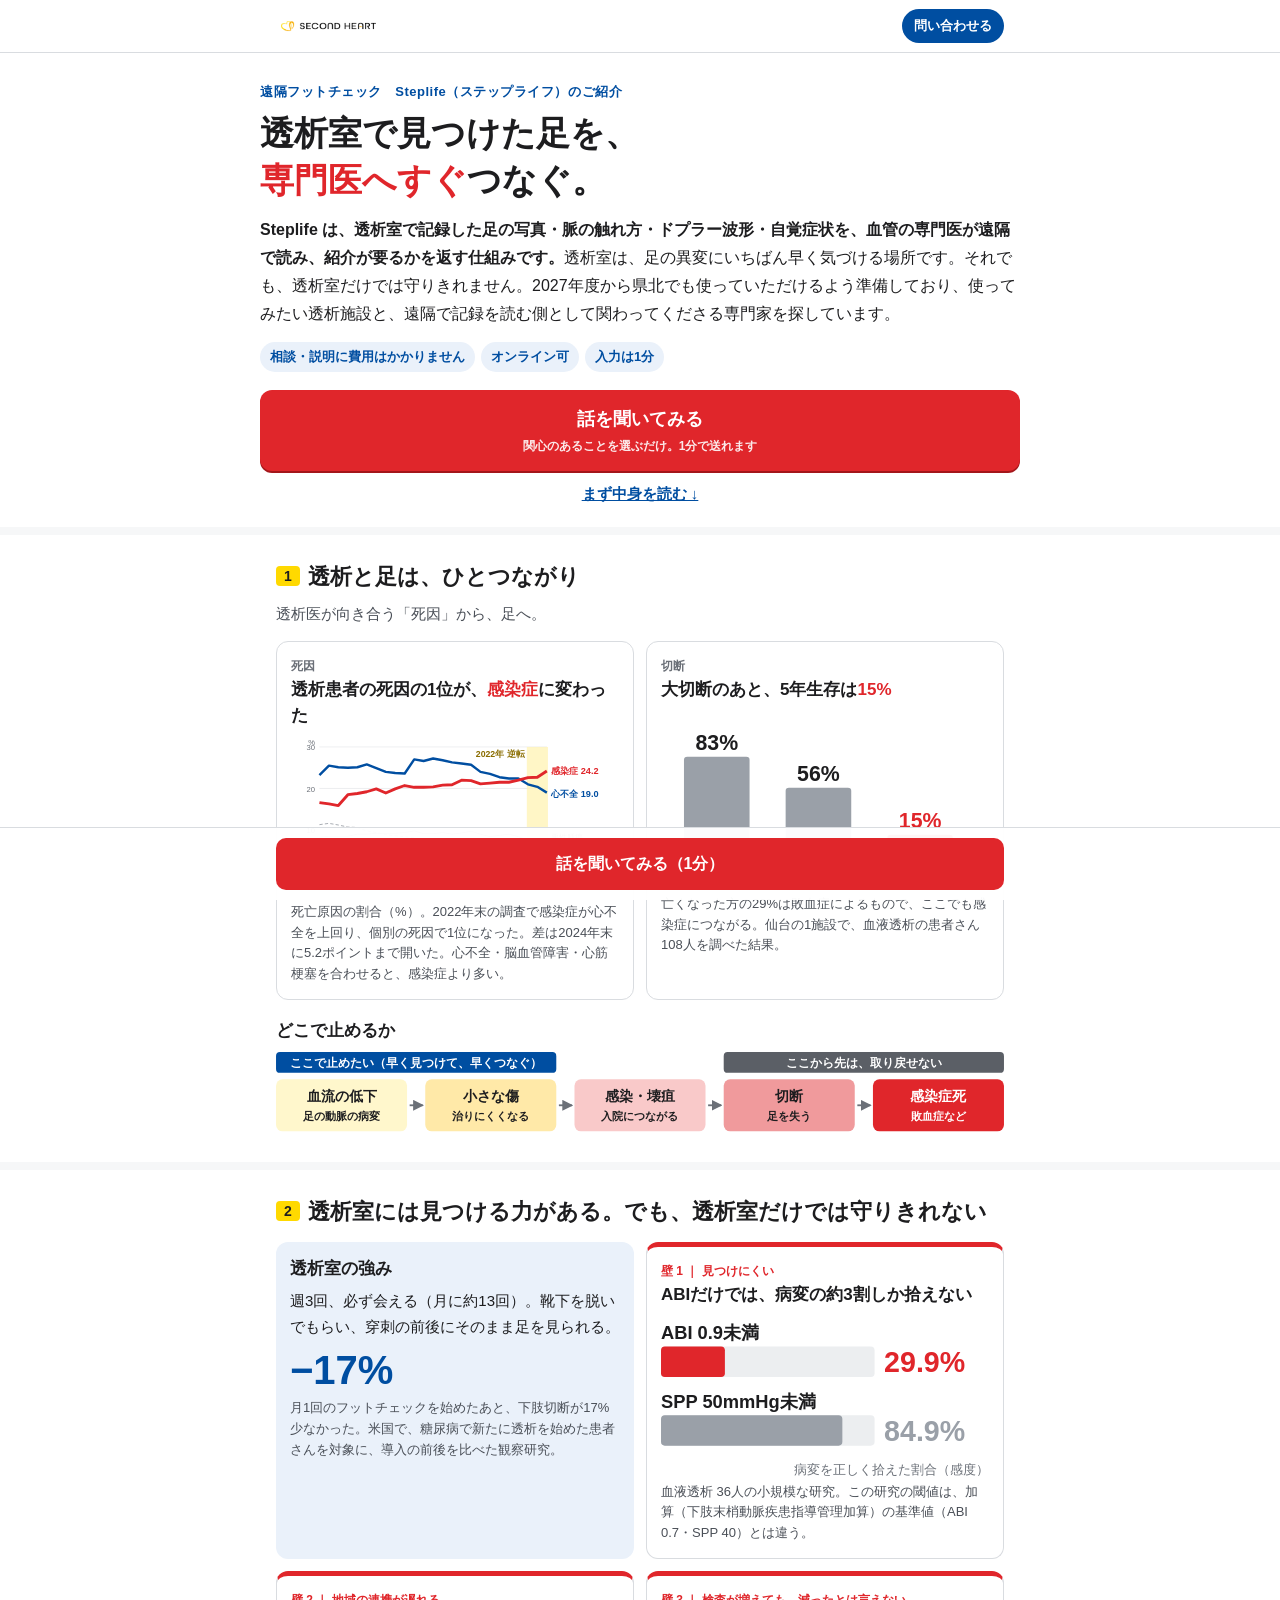
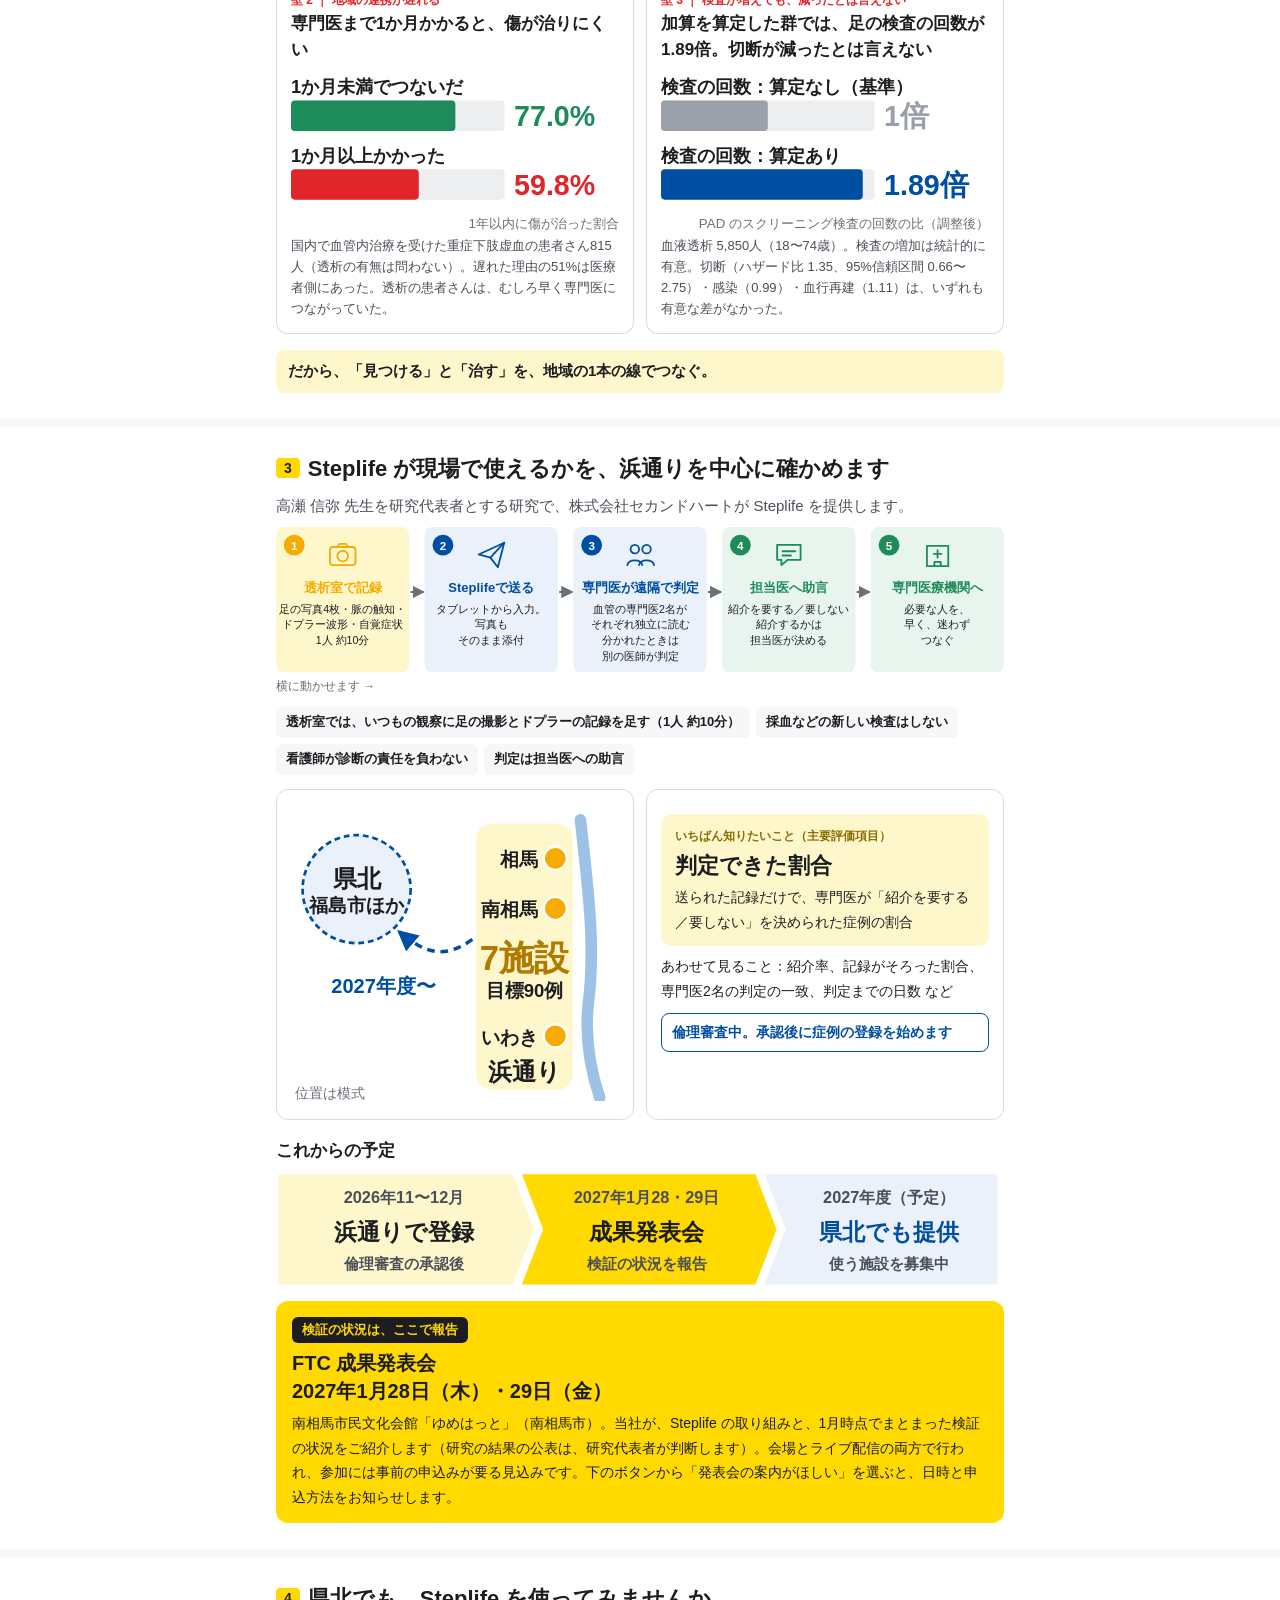
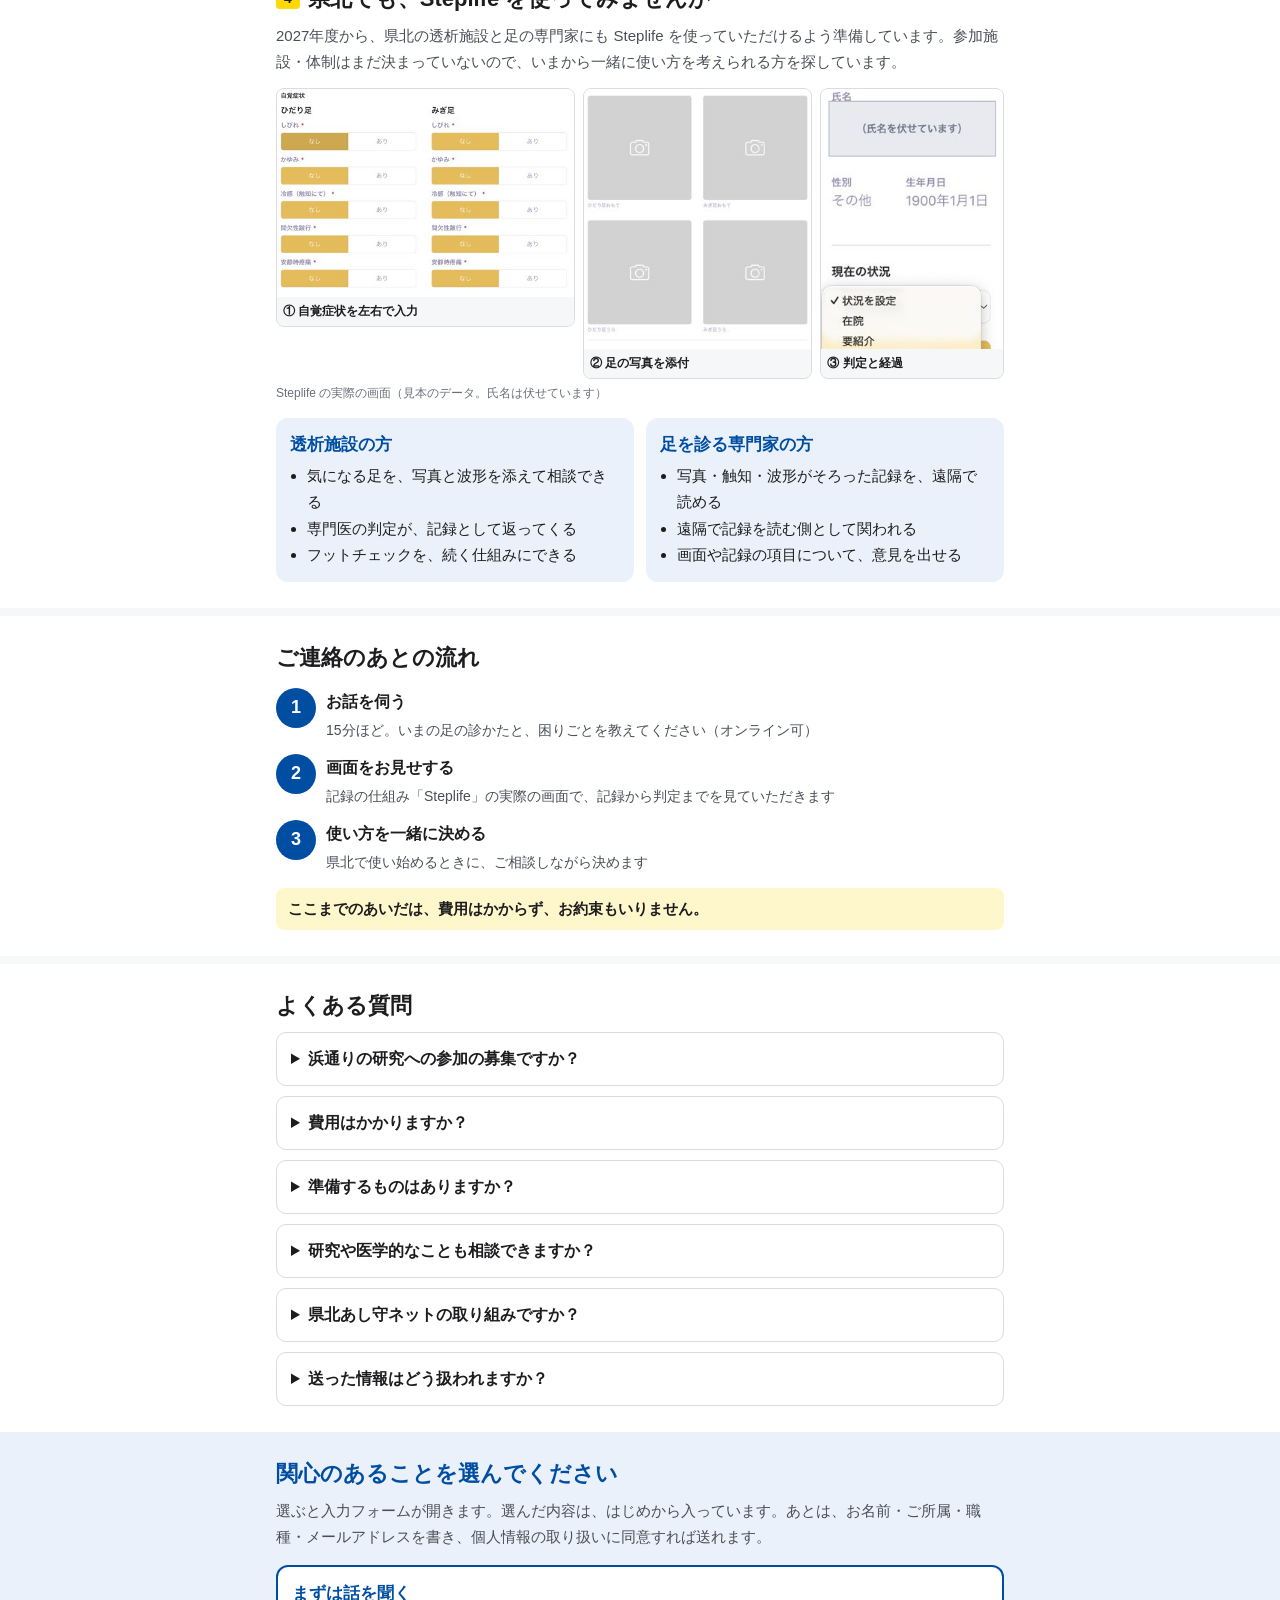
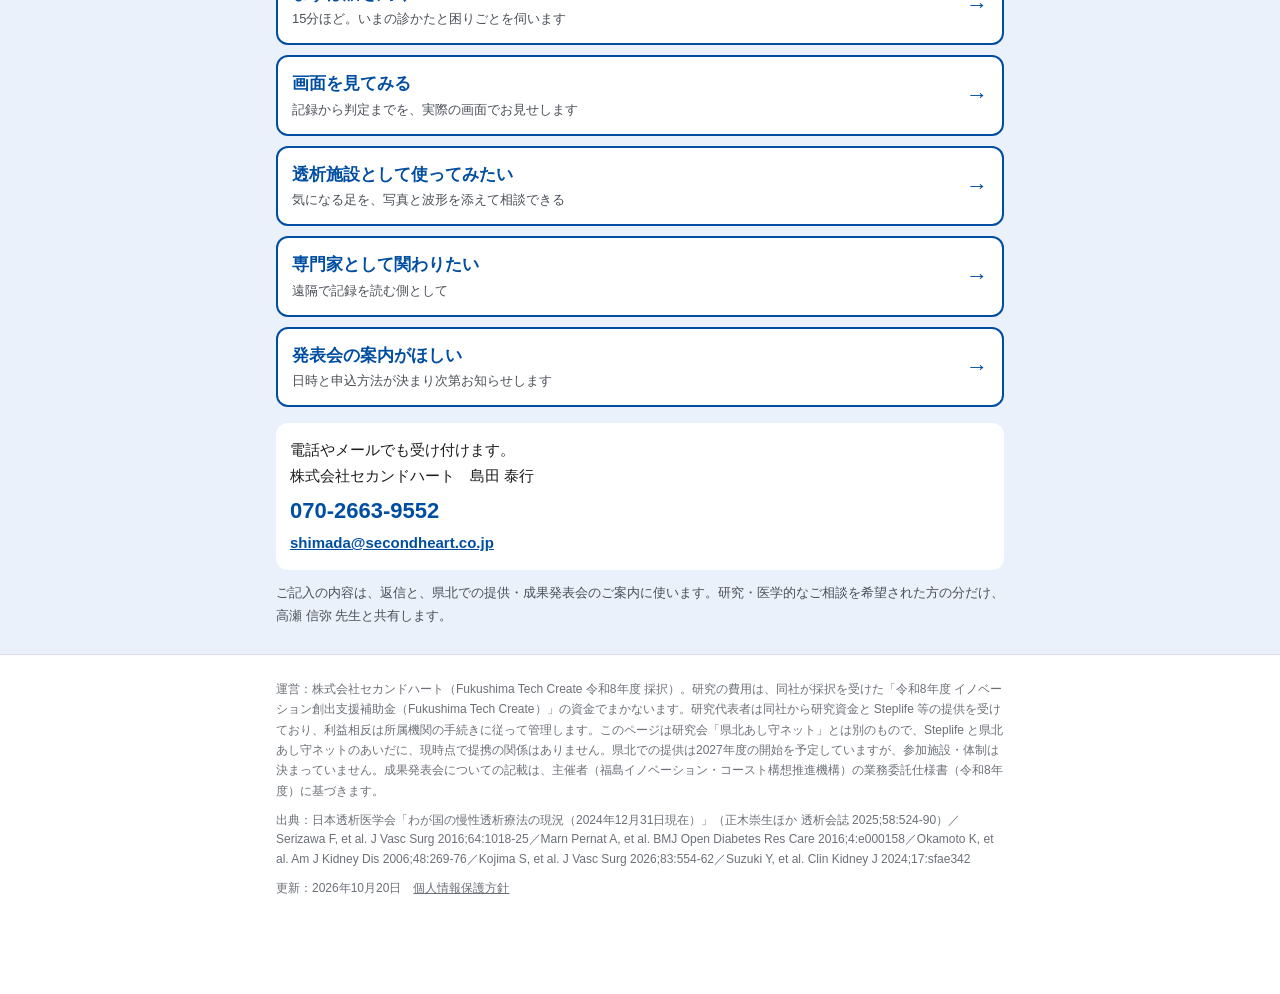
==== ftc/index.html @ 61fd4dd8 "steplife.cloud（Steplife のご紹介と問い合わせの LP） Co-Authored-By: Claude Opus 5.5 <noreply@anthropic.com>" ====
<!doctype html>
<html lang="ja">
<head>
<meta charset="utf-8">
<meta name="viewport" content="width=device-width, initial-scale=1">
<meta name="robots" content="noindex, nofollow">
<meta name="referrer" content="strict-origin-when-cross-origin">
<link rel="icon" href="/favicon.ico" sizes="any"><link rel="icon" type="image/png" sizes="32x32" href="/favicon-32.png"><link rel="apple-touch-icon" href="/apple-touch-icon.png">
<title>透析室で見つけた足を、専門医へ｜Steplife（ステップライフ）</title>
<meta name="description" content="透析室で記録した足の情報を、血管の専門医が遠隔で読む。遠隔フットチェック Steplife のご紹介とお問い合わせ。">
<style>
:root { --ink:#1d1d1f; --sub:#4a4f57; --mute:#6b7078; --line:#d9dce0; --blue:#004EA1; --red:#E0262B; --yel:#FFD900; --org:#F7AB00; --grn:#1E8C5A; --bg:#ffffff; --soft:#F6F7F8; --blue-s:#EAF1FA; --yel-s:#FFF7CC; }
* { box-sizing: border-box; margin: 0; padding: 0; }
html { scroll-behavior: smooth; }
body { font-family: "Hiragino Sans", "Hiragino Kaku Gothic ProN", "Noto Sans JP", "Yu Gothic", sans-serif; color: var(--ink); background: var(--bg); line-height: 1.75; font-size: 16px; -webkit-text-size-adjust: 100%; }
.wrap { max-width: 760px; margin: 0 auto; padding: 0 16px; }
header { border-bottom: 1px solid var(--line); background: #fff; position: sticky; top: 0; z-index: 10; }
header .wrap { display: flex; justify-content: space-between; align-items: center; height: 52px; }
header img { height: 20px; }
header a.hcta { font-size: 13px; font-weight: 800; color: #fff; background: var(--blue); padding: 6px 12px; border-radius: 999px; text-decoration: none; }
.thanks { display: none; background: var(--yel-s); font-size: 13px; font-weight: 700; padding: 8px 0; text-align: center; }
.thanks.on { display: block; }
.hero { padding: 28px 0 20px; }
.hero .kicker { font-size: 13px; font-weight: 800; color: var(--blue); letter-spacing: .04em; }
.hero h1 { font-size: 28px; line-height: 1.38; font-weight: 800; margin-top: 6px; }
.hero h1 em { font-style: normal; color: var(--red); }
.hero p { margin-top: 12px; font-size: 16px; }
.chips { display: flex; flex-wrap: wrap; gap: 6px; margin-top: 14px; }
.chips span { font-size: 13px; font-weight: 700; background: var(--blue-s); color: var(--blue); padding: 4px 10px; border-radius: 999px; }
.cta { display: block; text-align: center; background: var(--red); color: #fff; font-weight: 800; font-size: 18px; padding: 14px 16px; border-radius: 12px; text-decoration: none; margin-top: 18px; box-shadow: 0 2px 0 #a3161a; }
.cta small { display: block; font-size: 12px; font-weight: 600; opacity: .9; }
.ghost { display: block; text-align: center; color: var(--blue); font-weight: 700; margin-top: 10px; font-size: 15px; }
section { padding: 26px 0; border-top: 8px solid var(--soft); }
h2 { font-size: 22px; line-height: 1.45; font-weight: 800; }
h2 .no { display: inline-block; background: var(--yel); font-size: 14px; padding: 0 8px; border-radius: 4px; margin-right: 8px; vertical-align: 3px; }
h3 { font-size: 17px; font-weight: 800; line-height: 1.5; }
.lead { margin-top: 8px; color: var(--sub); font-size: 15px; }
.cards { display: grid; grid-template-columns: 1fr; gap: 12px; margin-top: 14px; }
@media (min-width: 640px) { .cards.c2 { grid-template-columns: 1fr 1fr; } .cards.c3 { grid-template-columns: 1fr 1fr 1fr; } .hero h1 { font-size: 34px; } }
.card { border: 1px solid var(--line); border-radius: 12px; padding: 14px; }
.card .tag { font-size: 12px; font-weight: 800; color: var(--mute); }
.card h3 em { font-style: normal; color: var(--red); }
.card .cap { font-size: 13px; color: var(--sub); margin-top: 6px; line-height: 1.6; }
.wall { border-top: 5px solid var(--red); }
.wall .wn { font-size: 12px; font-weight: 800; color: var(--red); }
.strong { background: var(--blue-s); border: none; }
.strong .big { font-size: 40px; font-weight: 800; color: var(--blue); line-height: 1.1; }
svg.chart, svg.flow { width: 100%; height: auto; display: block; margin: 8px 0 4px; }
.scroll-x { overflow-x: auto; -webkit-overflow-scrolling: touch; }
.scroll-x svg.flow { min-width: 620px; }
.hint-x { font-size: 12px; color: var(--mute); }
svg .ax { font-size: 7px; fill: #6b7078; } svg .ann { font-size: 8px; fill: #8a6d00; font-weight: 700; } svg .lab { font-size: 8.4px; font-weight: 800; }
svg .bl { font-size: 8.6px; fill: #1d1d1f; font-weight: 600; } svg .bs { font-size: 9.6px; fill: #1d1d1f; font-weight: 700; } svg .bv { font-size: 15px; font-weight: 800; }
svg .bn { font-size: 15px; font-weight: 800; } svg .bn2 { font-size: 13px; font-weight: 800; }
svg .ch { font-size: 10.6px; font-weight: 800; } svg .chs { font-size: 8.4px; font-weight: 600; } svg .chw { font-size: 9px; font-weight: 800; fill: #fff; }
svg .nw { font-size: 9px; font-weight: 800; fill: #fff; } svg .fs { font-size: 10px; font-weight: 800; } svg .fd { font-size: 8.1px; fill: #1d1d1f; font-weight: 500; }
svg .mlab { font-size: 12.5px; font-weight: 800; fill: #1d1d1f; } svg .mpt { font-size: 9.6px; fill: #1d1d1f; font-weight: 700; } svg .mbig { font-size: 18px; font-weight: 800; fill: #b07a00; } svg .mq { font-size: 10.4px; font-weight: 800; }
svg .td { font-size: 7.4px; font-weight: 700; fill: #4a4f57; } svg .tt { font-size: 10.4px; font-weight: 800; } svg .ts { font-size: 6.8px; fill: #4a4f57; font-weight: 600; }
svg .hs { font-size: 12px; font-weight: 800; fill: #1d1d1f; } svg .hw2 { font-size: 9.6px; font-weight: 700; fill: #fff; } svg .hwb { font-size: 19px; font-weight: 800; fill: #FFD900; }
svg.ic { width: 28px; height: 28px; }
ul.notes { list-style: none; display: flex; flex-wrap: wrap; gap: 6px; margin-top: 10px; }
ul.notes li { font-size: 13px; font-weight: 700; background: var(--soft); padding: 4px 10px; border-radius: 6px; }
.kpi { background: var(--yel-s); border-radius: 10px; padding: 12px 14px; margin-top: 10px; }
.kpi .k { font-size: 12px; font-weight: 800; color: #8a6d00; }
.kpi .v { font-size: 22px; font-weight: 800; }
.status { margin-top: 10px; font-size: 14px; font-weight: 700; color: var(--blue); border: 1px solid var(--blue); border-radius: 8px; padding: 6px 10px; }
.role { background: var(--blue-s); border: none; }
.role h3 { color: var(--blue); }
.role ul { margin: 6px 0 0 1.1em; font-size: 15px; }
.steps { counter-reset: s; display: grid; gap: 10px; margin-top: 14px; }
.step { display: grid; grid-template-columns: 40px 1fr; gap: 10px; align-items: start; }
.step::before { counter-increment: s; content: counter(s); width: 40px; height: 40px; border-radius: 50%; background: var(--blue); color: #fff; font-weight: 800; display: grid; place-items: center; font-size: 18px; }
.step b { display: block; font-size: 16px; }
.step span { font-size: 14px; color: var(--sub); }
.free { margin-top: 12px; font-weight: 800; background: var(--yel-s); border-radius: 8px; padding: 8px 12px; font-size: 15px; }
details { border: 1px solid var(--line); border-radius: 10px; padding: 12px 14px; margin-top: 10px; }
summary { font-weight: 800; cursor: pointer; font-size: 16px; }
details p { margin-top: 8px; font-size: 15px; color: var(--sub); }
.seika { background: var(--yel); border-radius: 12px; padding: 14px 16px; margin-top: 14px; }
.seika .lbl { display: inline-block; background: var(--ink); color: var(--yel); font-weight: 800; font-size: 13px; padding: 2px 10px; border-radius: 6px; }
.seika .when { font-size: 20px; font-weight: 800; margin-top: 6px; line-height: 1.4; }
.seika p { font-size: 14px; margin-top: 6px; }
#contact { background: var(--blue-s); border-top: none; }
#contact h2 { color: var(--blue); }
.intents { display: grid; gap: 10px; margin-top: 14px; }
.intent { position: relative; text-align: left; font: inherit; color: var(--ink); background: #fff; border: 2px solid var(--blue); border-radius: 12px; padding: 12px 44px 12px 14px; cursor: pointer; }
.intent b { display: block; font-size: 17px; color: var(--blue); }
.intent small { display: block; font-size: 13px; color: var(--sub); }
.intent .arrow { position: absolute; right: 14px; top: 50%; transform: translateY(-50%); font-size: 22px; font-weight: 800; color: var(--blue); }
.intent:hover, .intent:focus-visible { background: var(--yel-s); outline: none; }
.alt { margin-top: 16px; background: #fff; border-radius: 12px; padding: 14px; font-size: 15px; }
.alt a { color: var(--blue); font-weight: 800; }
.alt .tel { font-size: 22px; font-weight: 800; text-decoration: none; display: inline-block; margin-top: 2px; }
.privacy { font-size: 13px; color: var(--sub); margin-top: 12px; }
footer { padding: 24px 0 96px; font-size: 12px; color: var(--mute); line-height: 1.7; border-top: 1px solid var(--line); }
footer a { color: var(--mute); }
.src { font-size: 12px; color: var(--mute); margin-top: 10px; line-height: 1.6; }
.screens { display: grid; grid-template-columns: 1.3fr 1fr 0.8fr; gap: 8px; margin-top: 12px; align-items: start; }
.screens figure { margin: 0; border: 1px solid var(--line); border-radius: 8px; overflow: hidden; background: #fff; }
.screens img { width: 100%; display: block; max-height: 260px; object-fit: cover; object-position: top; }
.screens figcaption { font-size: 12px; font-weight: 700; padding: 4px 6px; background: var(--soft); }
.scap { font-size: 12px; color: var(--mute); margin: 4px 0 12px; }
.bar { position: fixed; left: 0; right: 0; bottom: 0; background: rgba(255,255,255,.96); border-top: 1px solid var(--line); padding: 10px 16px calc(10px + env(safe-area-inset-bottom)); z-index: 20; transition: transform .2s; }
.bar a { display: block; max-width: 728px; margin: 0 auto; text-align: center; background: var(--red); color: #fff; font-weight: 800; padding: 12px; border-radius: 10px; text-decoration: none; font-size: 16px; }
.bar.hide { transform: translateY(120%); }
</style>
</head>
<body>
<header><div class="wrap"><img src="logo.png" alt="SECOND HEART"><a class="hcta" href="#contact">問い合わせる</a></div></header>
<div class="thanks" id="thanks">研究会の会場で資料を受け取った方へ。お読みいただき、ありがとうございます。</div>

<main>
<div class="wrap hero">
  <div class="kicker">遠隔フットチェック　Steplife（ステップライフ）のご紹介</div>
  <h1>透析室で見つけた足を、<br><em>専門医へすぐ</em>つなぐ。</h1>
  <p><b>Steplife は、透析室で記録した足の写真・脈の触れ方・ドプラー波形・自覚症状を、血管の専門医が遠隔で読み、紹介が要るかを返す仕組みです。</b>透析室は、足の異変にいちばん早く気づける場所です。それでも、透析室だけでは守りきれません。2027年度から県北でも使っていただけるよう準備しており、使ってみたい透析施設と、遠隔で記録を読む側として関わってくださる専門家を探しています。</p>
  <div class="chips"><span>相談・説明に費用はかかりません</span><span>オンライン可</span><span>入力は1分</span></div>
  <a class="cta" href="#contact">話を聞いてみる<small>関心のあることを選ぶだけ。1分で送れます</small></a>
  <a class="ghost" href="#why">まず中身を読む ↓</a>
</div>

<section id="why"><div class="wrap">
  <h2><span class="no">1</span>透析と足は、ひとつながり</h2>
  <p class="lead">透析医が向き合う「死因」から、足へ。</p>
  <div class="cards c2">
    <div class="card"><div class="tag">死因</div><h3>透析患者の死因の1位が、<em>感染症</em>に変わった</h3><svg viewBox="0 0 300 146" class="chart" role="img"><line x1="26" x2="234" y1="124.0" y2="124.0" stroke="#e3e5e8" stroke-width="0.6"/><text x="22" y="127.0" class="ax" text-anchor="end">0</text><line x1="26" x2="234" y1="86.0" y2="86.0" stroke="#e3e5e8" stroke-width="0.6"/><text x="22" y="89.0" class="ax" text-anchor="end">10</text><line x1="26" x2="234" y1="48.0" y2="48.0" stroke="#e3e5e8" stroke-width="0.6"/><text x="22" y="51.0" class="ax" text-anchor="end">20</text><line x1="26" x2="234" y1="10.0" y2="10.0" stroke="#e3e5e8" stroke-width="0.6"/><text x="22" y="13.0" class="ax" text-anchor="end">30</text><text x="26.0" y="138" class="ax" text-anchor="middle">2000</text><text x="112.7" y="138" class="ax" text-anchor="middle">2010</text><text x="199.3" y="138" class="ax" text-anchor="middle">2020</text><text x="234.0" y="138" class="ax" text-anchor="middle">2024</text><text x="22" y="8" class="ax" text-anchor="end">%</text><rect x="215.7" y="10" width="19.3" height="114" fill="#FFF4B8" opacity="0.8"/><text x="213.7" y="19" class="ann" text-anchor="end">2022年 逆転</text><polyline points="26.0,92.5 34.7,91.7 43.3,91.7 52.0,91.7 60.7,89.8 69.3,89.8 78.0,89.0 86.7,89.0 95.3,89.0 104.0,88.3 112.7,86.8 121.3,89.4 130.0,89.4 138.7,88.3 147.3,89.8 156.0,88.7 164.7,87.1 173.3,89.8 182.0,92.1 190.7,90.9 199.3,89.8 208.0,92.1 216.7,95.1 225.3,95.1 234.0,95.9" fill="none" stroke="#a9adb3" stroke-width="0.9" stroke-dasharray="none"/><polyline points="26.0,81.1 34.7,79.9 43.3,81.4 52.0,83.3 60.7,83.7 69.3,86.8 78.0,88.3 86.7,90.2 95.3,91.3 104.0,92.1 112.7,93.2 121.3,94.7 130.0,95.5 138.7,96.6 147.3,97.0 156.0,98.9 164.7,99.3 173.3,101.2 182.0,101.2 190.7,102.3 199.3,101.6 208.0,102.7 216.7,103.5 225.3,102.3 234.0,104.6" fill="none" stroke="#a9adb3" stroke-width="0.9" stroke-dasharray="3 2"/><polyline points="26.0,97.4 34.7,95.9 43.3,95.9 52.0,100.4 60.7,103.5 69.3,104.6 78.0,107.3 86.7,107.3 95.3,108.4 104.0,108.8 112.7,106.1 121.3,106.5 130.0,106.9 138.7,107.7 147.3,107.7 156.0,107.7 164.7,109.2 173.3,109.6 182.0,110.3 190.7,109.2 199.3,109.6 208.0,110.7 216.7,111.5 225.3,111.8 234.0,111.8" fill="none" stroke="#a9adb3" stroke-width="0.9" stroke-dasharray="1 2"/><polyline points="26.0,35.8 34.7,27.1 43.3,28.6 52.0,29.0 60.7,28.6 69.3,26.0 78.0,29.4 86.7,32.8 95.3,33.9 104.0,34.3 112.7,21.4 121.3,22.9 130.0,20.6 138.7,22.2 147.3,24.1 156.0,25.2 164.7,26.3 173.3,32.8 182.0,34.7 190.7,37.7 199.3,38.9 208.0,38.9 216.7,44.2 225.3,46.5 234.0,51.8" fill="none" stroke="#004EA1" stroke-width="2.2" stroke-linejoin="round"/><polyline points="26.0,60.9 34.7,62.1 43.3,63.6 52.0,53.7 60.7,52.6 69.3,51.0 78.0,48.4 86.7,52.2 95.3,48.4 104.0,45.3 112.7,46.9 121.3,46.9 130.0,46.5 138.7,45.0 147.3,44.6 156.0,40.4 164.7,40.8 173.3,43.8 182.0,43.1 190.7,42.3 199.3,42.3 208.0,40.4 216.7,38.1 225.3,37.7 234.0,32.0" fill="none" stroke="#E0262B" stroke-width="2.6" stroke-linejoin="round"/><text x="238.0" y="35.0" class="lab" fill="#E0262B">感染症 24.2</text><text x="238.0" y="55.8" class="lab" fill="#004EA1">心不全 19.0</text><text x="238.0" y="94.9" class="ax">悪性腫瘍</text><text x="238.0" y="108.6" class="ax">脳血管障害</text><text x="238.0" y="121.8" class="ax">心筋梗塞</text></svg><div class="cap">死亡原因の割合（%）。2022年末の調査で感染症が心不全を上回り、個別の死因で1位になった。差は2024年末に5.2ポイントまで開いた。心不全・脳血管障害・心筋梗塞を合わせると、感染症より多い。</div></div>
    <div class="card"><div class="tag">切断</div><h3>大切断のあと、5年生存は<em>15%</em></h3><svg viewBox="0 0 200 108" class="chart" role="img"><rect x="14" y="27.9" width="40" height="58.1" rx="2" fill="#9aa0a8"/><text x="34" y="23.9" class="bn2" text-anchor="middle" fill="#1d1d1f">83%</text><text x="34" y="97" class="bl" text-anchor="middle">30日</text><rect x="76" y="46.8" width="40" height="39.2" rx="2" fill="#9aa0a8"/><text x="96" y="42.8" class="bn2" text-anchor="middle" fill="#1d1d1f">56%</text><text x="96" y="97" class="bl" text-anchor="middle">1年</text><rect x="138" y="75.5" width="40" height="10.5" rx="2" fill="#E0262B"/><text x="158" y="71.5" class="bn2" text-anchor="middle" fill="#E0262B">15%</text><text x="158" y="97" class="bl" text-anchor="middle">5年</text><line x1="6" x2="194" y1="86" y2="86" stroke="#bfc3c8" stroke-width="0.8"/><text x="200" y="107" class="ax" text-anchor="end">初回の大切断からの生存率</text></svg><div class="cap">亡くなった方の29%は敗血症によるもので、ここでも感染症につながる。仙台の1施設で、血液透析の患者さん108人を調べた結果。</div></div>
  </div>
  <h3 style="margin-top:18px">どこで止めるか</h3>
  <svg viewBox="0 0 560 62" class="flow" role="img"><defs><marker id="ah2" viewBox="0 0 8 8" refX="7" refY="4" markerWidth="6" markerHeight="6" orient="auto"><path d="M0,0 L8,4 L0,8 z" fill="#6b7078"/></marker></defs><rect x="0" y="0" width="215.6" height="16" rx="3" fill="#004EA1"/><text x="107.8" y="11.5" class="chw" text-anchor="middle">ここで止めたい（早く見つけて、早くつなぐ）</text><rect x="344.4" y="0" width="215.6" height="16" rx="3" fill="#5b5f66"/><text x="452.2" y="11.5" class="chw" text-anchor="middle">ここから先は、取り戻せない</text><rect x="0.0" y="21" width="100.8" height="40" rx="5" fill="#FFF7CC"/><text x="50.4" y="38" class="ch" text-anchor="middle" fill="#1d1d1f">血流の低下</text><text x="50.4" y="52" class="chs" text-anchor="middle" fill="#1d1d1f">足の動脈の病変</text><line x1="102.8" y1="41" x2="112.8" y2="41" stroke="#6b7078" stroke-width="1.4" marker-end="url(#ah2)"/><rect x="114.8" y="21" width="100.8" height="40" rx="5" fill="#FFE9A8"/><text x="165.2" y="38" class="ch" text-anchor="middle" fill="#1d1d1f">小さな傷</text><text x="165.2" y="52" class="chs" text-anchor="middle" fill="#1d1d1f">治りにくくなる</text><line x1="217.6" y1="41" x2="227.6" y2="41" stroke="#6b7078" stroke-width="1.4" marker-end="url(#ah2)"/><rect x="229.6" y="21" width="100.8" height="40" rx="5" fill="#F9C9C9"/><text x="280.0" y="38" class="ch" text-anchor="middle" fill="#1d1d1f">感染・壊疽</text><text x="280.0" y="52" class="chs" text-anchor="middle" fill="#1d1d1f">入院につながる</text><line x1="332.4" y1="41" x2="342.4" y2="41" stroke="#6b7078" stroke-width="1.4" marker-end="url(#ah2)"/><rect x="344.4" y="21" width="100.8" height="40" rx="5" fill="#F09A9C"/><text x="394.79999999999995" y="38" class="ch" text-anchor="middle" fill="#1d1d1f">切断</text><text x="394.79999999999995" y="52" class="chs" text-anchor="middle" fill="#1d1d1f">足を失う</text><line x1="447.2" y1="41" x2="457.2" y2="41" stroke="#6b7078" stroke-width="1.4" marker-end="url(#ah2)"/><rect x="459.2" y="21" width="100.8" height="40" rx="5" fill="#E0262B"/><text x="509.59999999999997" y="38" class="ch" text-anchor="middle" fill="#fff">感染症死</text><text x="509.59999999999997" y="52" class="chs" text-anchor="middle" fill="#fff">敗血症など</text></svg>
</div></section>

<section><div class="wrap">
  <h2><span class="no">2</span>透析室には見つける力がある。でも、透析室だけでは守りきれない</h2>
  <div class="cards c2">
    <div class="card strong"><h3>透析室の強み</h3><p style="font-size:15px;margin-top:6px">週3回、必ず会える（月に約13回）。靴下を脱いでもらい、穿刺の前後にそのまま足を見られる。</p><div class="big" style="margin-top:8px">−17%</div><div class="cap">月1回のフットチェックを始めたあと、下肢切断が17%少なかった。米国で、糖尿病で新たに透析を始めた患者さんを対象に、導入の前後を比べた観察研究。</div></div>
    <div class="card wall"><div class="wn">壁 1 ｜ 見つけにくい</div><h3>ABIだけでは、病変の約3割しか拾えない</h3><svg viewBox="0 0 172 84" class="chart" role="img"><text x="0" y="12" class="bs">ABI 0.9未満</text><rect x="0" y="16" width="112" height="16" rx="2" fill="#eceef0"/><rect x="0" y="16" width="33.5" height="16" rx="2" fill="#E0262B"/><text x="117" y="29.5" class="bv" fill="#E0262B">29.9%</text><text x="0" y="48" class="bs">SPP 50mmHg未満</text><rect x="0" y="52" width="112" height="16" rx="2" fill="#eceef0"/><rect x="0" y="52" width="95.1" height="16" rx="2" fill="#9aa0a8"/><text x="117" y="65.5" class="bv" fill="#9aa0a8">84.9%</text><text x="172" y="83" class="ax" text-anchor="end">病変を正しく拾えた割合（感度）</text></svg><div class="cap">血液透析 36人の小規模な研究。この研究の閾値は、加算（下肢末梢動脈疾患指導管理加算）の基準値（ABI 0.7・SPP 40）とは違う。</div></div>
    <div class="card wall"><div class="wn">壁 2 ｜ 地域の連携が遅れる</div><h3>専門医まで1か月かかると、傷が治りにくい</h3><svg viewBox="0 0 172 84" class="chart" role="img"><text x="0" y="12" class="bs">1か月未満でつないだ</text><rect x="0" y="16" width="112" height="16" rx="2" fill="#eceef0"/><rect x="0" y="16" width="86.2" height="16" rx="2" fill="#1E8C5A"/><text x="117" y="29.5" class="bv" fill="#1E8C5A">77.0%</text><text x="0" y="48" class="bs">1か月以上かかった</text><rect x="0" y="52" width="112" height="16" rx="2" fill="#eceef0"/><rect x="0" y="52" width="67.0" height="16" rx="2" fill="#E0262B"/><text x="117" y="65.5" class="bv" fill="#E0262B">59.8%</text><text x="172" y="83" class="ax" text-anchor="end">1年以内に傷が治った割合</text></svg><div class="cap">国内で血管内治療を受けた重症下肢虚血の患者さん815人（透析の有無は問わない）。遅れた理由の51%は医療者側にあった。透析の患者さんは、むしろ早く専門医につながっていた。</div></div>
    <div class="card wall"><div class="wn">壁 3 ｜ 検査が増えても、減ったとは言えない</div><h3>加算を算定した群では、足の検査の回数が1.89倍。切断が減ったとは言えない</h3><svg viewBox="0 0 172 84" class="chart" role="img"><text x="0" y="12" class="bs">検査の回数：算定なし（基準）</text><rect x="0" y="16" width="112" height="16" rx="2" fill="#eceef0"/><rect x="0" y="16" width="56.0" height="16" rx="2" fill="#9aa0a8"/><text x="117" y="29.5" class="bv" fill="#9aa0a8">1倍</text><text x="0" y="48" class="bs">検査の回数：算定あり</text><rect x="0" y="52" width="112" height="16" rx="2" fill="#eceef0"/><rect x="0" y="52" width="105.8" height="16" rx="2" fill="#004EA1"/><text x="117" y="65.5" class="bv" fill="#004EA1">1.89倍</text><text x="172" y="83" class="ax" text-anchor="end">PAD のスクリーニング検査の回数の比（調整後）</text></svg><div class="cap">血液透析 5,850人（18〜74歳）。検査の増加は統計的に有意。切断（ハザード比 1.35、95%信頼区間 0.66〜2.75）・感染（0.99）・血行再建（1.11）は、いずれも有意な差がなかった。</div></div>
  </div>
  <p class="free" style="margin-top:16px">だから、「見つける」と「治す」を、地域の1本の線でつなぐ。</p>
</div></section>

<section><div class="wrap">
  <h2><span class="no">3</span>Steplife が現場で使えるかを、浜通りを中心に確かめます</h2>
  <p class="lead">高瀬 信弥 先生を研究代表者とする研究で、株式会社セカンドハートが Steplife を提供します。</p>
  <div class="scroll-x"><svg viewBox="0 0 560 112" class="flow" role="img"><defs><marker id="ah3" viewBox="0 0 8 8" refX="7" refY="4" markerWidth="6" markerHeight="6" orient="auto"><path d="M0,0 L8,4 L0,8 z" fill="#6b7078"/></marker></defs><rect x="0.0" y="0" width="102.4" height="112" rx="6" fill="#FFF7CC"/><circle cx="14.0" cy="14" r="8" fill="#F7AB00"/><text x="14.0" y="17.5" class="nw" text-anchor="middle">1</text><g transform="translate(38.2,8) scale(0.82)"><rect x="4" y="9" width="24" height="17" rx="3" fill="none" stroke="#F7AB00" stroke-width="1.7" stroke-linecap="round" stroke-linejoin="round"/><circle cx="16" cy="17.5" r="5" fill="none" stroke="#F7AB00" stroke-width="1.7" stroke-linecap="round" stroke-linejoin="round"/><path d="M11 9 l2 -3 h6 l2 3" fill="none" stroke="#F7AB00" stroke-width="1.7" stroke-linecap="round" stroke-linejoin="round"/></g><text x="51.2" y="50" class="fs" text-anchor="middle" fill="#F7AB00">透析室で記録</text><text x="51.2" y="66" class="fd" text-anchor="middle">足の写真4枚・脈の触知・</text><text x="51.2" y="78" class="fd" text-anchor="middle">ドプラー波形・自覚症状</text><text x="51.2" y="90" class="fd" text-anchor="middle">1人 約10分</text><line x1="103.4" y1="50" x2="113.4" y2="50" stroke="#6b7078" stroke-width="1.6" marker-end="url(#ah3)"/><rect x="114.4" y="0" width="102.4" height="112" rx="6" fill="#EAF1FA"/><circle cx="128.4" cy="14" r="8" fill="#004EA1"/><text x="128.4" y="17.5" class="nw" text-anchor="middle">2</text><g transform="translate(152.60000000000002,8) scale(0.82)"><path d="M4 16 L28 5 L22 28 L15 19 z" fill="none" stroke="#004EA1" stroke-width="1.7" stroke-linecap="round" stroke-linejoin="round"/><path d="M15 19 L28 5" fill="none" stroke="#004EA1" stroke-width="1.7" stroke-linecap="round" stroke-linejoin="round"/></g><text x="165.60000000000002" y="50" class="fs" text-anchor="middle" fill="#004EA1">Steplifeで送る</text><text x="165.60000000000002" y="66" class="fd" text-anchor="middle">タブレットから入力。</text><text x="165.60000000000002" y="78" class="fd" text-anchor="middle">写真も</text><text x="165.60000000000002" y="90" class="fd" text-anchor="middle">そのまま添付</text><line x1="217.8" y1="50" x2="227.8" y2="50" stroke="#6b7078" stroke-width="1.6" marker-end="url(#ah3)"/><rect x="228.8" y="0" width="102.4" height="112" rx="6" fill="#EAF1FA"/><circle cx="242.8" cy="14" r="8" fill="#004EA1"/><text x="242.8" y="17.5" class="nw" text-anchor="middle">3</text><g transform="translate(267.0,8) scale(0.82)"><circle cx="11" cy="11" r="4" fill="none" stroke="#004EA1" stroke-width="1.7" stroke-linecap="round" stroke-linejoin="round"/><circle cx="22" cy="11" r="4" fill="none" stroke="#004EA1" stroke-width="1.7" stroke-linecap="round" stroke-linejoin="round"/><path d="M4 26 c1 -6 13 -6 14 0 M15 26 c1 -6 13 -6 14 0" fill="none" stroke="#004EA1" stroke-width="1.7" stroke-linecap="round" stroke-linejoin="round"/></g><text x="280.0" y="50" class="fs" text-anchor="middle" fill="#004EA1">専門医が遠隔で判定</text><text x="280.0" y="66" class="fd" text-anchor="middle">血管の専門医2名が</text><text x="280.0" y="78" class="fd" text-anchor="middle">それぞれ独立に読む</text><text x="280.0" y="90" class="fd" text-anchor="middle">分かれたときは</text><text x="280.0" y="102" class="fd" text-anchor="middle">別の医師が判定</text><line x1="332.20000000000005" y1="50" x2="342.20000000000005" y2="50" stroke="#6b7078" stroke-width="1.6" marker-end="url(#ah3)"/><rect x="343.20000000000005" y="0" width="102.4" height="112" rx="6" fill="#E7F5EE"/><circle cx="357.20000000000005" cy="14" r="8" fill="#1E8C5A"/><text x="357.20000000000005" y="17.5" class="nw" text-anchor="middle">4</text><g transform="translate(381.40000000000003,8) scale(0.82)"><path d="M5 7 h22 v14 h-12 l-6 5 v-5 h-4 z" fill="none" stroke="#1E8C5A" stroke-width="1.7" stroke-linecap="round" stroke-linejoin="round"/><path d="M10 13 h12 M10 17 h8" fill="none" stroke="#1E8C5A" stroke-width="1.7" stroke-linecap="round" stroke-linejoin="round"/></g><text x="394.40000000000003" y="50" class="fs" text-anchor="middle" fill="#1E8C5A">担当医へ助言</text><text x="394.40000000000003" y="66" class="fd" text-anchor="middle">紹介を要する／要しない</text><text x="394.40000000000003" y="78" class="fd" text-anchor="middle">紹介するかは</text><text x="394.40000000000003" y="90" class="fd" text-anchor="middle">担当医が決める</text><line x1="446.6" y1="50" x2="456.6" y2="50" stroke="#6b7078" stroke-width="1.6" marker-end="url(#ah3)"/><rect x="457.6" y="0" width="102.4" height="112" rx="6" fill="#E7F5EE"/><circle cx="471.6" cy="14" r="8" fill="#1E8C5A"/><text x="471.6" y="17.5" class="nw" text-anchor="middle">5</text><g transform="translate(495.8,8) scale(0.82)"><rect x="6" y="8" width="20" height="19" fill="none" stroke="#1E8C5A" stroke-width="1.7" stroke-linecap="round" stroke-linejoin="round"/><path d="M16 12 v7 M12.5 15.5 h7" fill="none" stroke="#1E8C5A" stroke-width="1.7" stroke-linecap="round" stroke-linejoin="round"/><path d="M13 27 v-4 h6 v4" fill="none" stroke="#1E8C5A" stroke-width="1.7" stroke-linecap="round" stroke-linejoin="round"/></g><text x="508.8" y="50" class="fs" text-anchor="middle" fill="#1E8C5A">専門医療機関へ</text><text x="508.8" y="66" class="fd" text-anchor="middle">必要な人を、</text><text x="508.8" y="78" class="fd" text-anchor="middle">早く、迷わず</text><text x="508.8" y="90" class="fd" text-anchor="middle">つなぐ</text></svg></div>
  <div class="hint-x">横に動かせます →</div>
  <ul class="notes"><li>透析室では、いつもの観察に足の撮影とドプラーの記録を足す（1人 約10分）</li><li>採血などの新しい検査はしない</li><li>看護師が診断の責任を負わない</li><li>判定は担当医への助言</li></ul>
  <div class="cards c2" style="margin-top:14px">
    <div class="card"><svg viewBox="0 0 170 150" class="chart" role="img"><path d="M150 4 C154 40 158 70 154 100 C152 120 156 136 160 148" fill="none" stroke="#9cc3e6" stroke-width="6" stroke-linecap="round"/><rect x="96" y="6" width="50" height="138" rx="8" fill="#FFF7CC"/><text x="121" y="139" class="mlab" text-anchor="middle">浜通り</text><circle cx="137" cy="24" r="6" fill="#F7AB00" stroke="#fff" stroke-width="1.2"/><text x="128" y="28" class="mpt" text-anchor="end">相馬</text><circle cx="137" cy="50" r="6" fill="#F7AB00" stroke="#fff" stroke-width="1.2"/><text x="128" y="54" class="mpt" text-anchor="end">南相馬</text><circle cx="137" cy="116" r="6" fill="#F7AB00" stroke="#fff" stroke-width="1.2"/><text x="128" y="120" class="mpt" text-anchor="end">いわき</text><text x="121" y="82" class="mbig" text-anchor="middle">7施設</text><text x="121" y="96" class="mpt" text-anchor="middle">目標90例</text><circle cx="34" cy="40" r="28" fill="#EAF1FA" stroke="#004EA1" stroke-width="1.4" stroke-dasharray="3 2"/><text x="34" y="39" class="mlab" text-anchor="middle" fill="#004EA1">県北</text><text x="34" y="52" class="mpt" text-anchor="middle">福島市ほか</text><defs><marker id="ah4" viewBox="0 0 8 8" refX="7" refY="4" markerWidth="6" markerHeight="6" orient="auto"><path d="M0,0 L8,4 L0,8 z" fill="#004EA1"/></marker></defs><path d="M94 66 C80 76 70 74 56 62" fill="none" stroke="#004EA1" stroke-width="1.8" stroke-dasharray="4 3" marker-end="url(#ah4)"/><text x="48" y="94" class="mq" text-anchor="middle" fill="#004EA1">2027年度〜</text><text x="2" y="148" class="ax">位置は模式</text></svg></div>
    <div class="card"><div class="kpi"><div class="k">いちばん知りたいこと（主要評価項目）</div><div class="v">判定できた割合</div><div style="font-size:14px">送られた記録だけで、専門医が「紹介を要する／要しない」を決められた症例の割合</div></div><p style="font-size:14px;margin-top:8px">あわせて見ること：紹介率、記録がそろった割合、専門医2名の判定の一致、判定までの日数 など</p><div class="status">倫理審査中。承認後に症例の登録を始めます</div></div>
  </div>
  <h3 style="margin-top:18px">これからの予定</h3>
  <svg viewBox="0 0 330 52" class="flow" role="img"><polygon points="0.0,0 108.0,0 118.0,26.0 108.0,52 0.0,52 0.0,26.0" fill="#FFF7CC" stroke="#fff" stroke-width="2"/><text x="58.0" y="14" class="td" text-anchor="middle">2026年11〜12月</text><text x="58.0" y="31" class="tt" text-anchor="middle" fill="#1d1d1f">浜通りで登録</text><text x="58.0" y="44" class="ts" text-anchor="middle">倫理審査の承認後</text><polygon points="110.0,0 218.0,0 228.0,26.0 218.0,52 110.0,52 120.0,26.0" fill="#FFD900" stroke="#fff" stroke-width="2"/><text x="168.0" y="14" class="td" text-anchor="middle">2027年1月28・29日</text><text x="168.0" y="31" class="tt" text-anchor="middle" fill="#1d1d1f">成果発表会</text><text x="168.0" y="44" class="ts" text-anchor="middle">検証の状況を報告</text><polygon points="220.0,0 328.0,0 328.0,26.0 328.0,52 220.0,52 230.0,26.0" fill="#EAF1FA" stroke="#fff" stroke-width="2"/><text x="278.0" y="14" class="td" text-anchor="middle">2027年度（予定）</text><text x="278.0" y="31" class="tt" text-anchor="middle" fill="#004EA1">県北でも提供</text><text x="278.0" y="44" class="ts" text-anchor="middle">使う施設を募集中</text></svg>
  <div class="seika"><span class="lbl">検証の状況は、ここで報告</span><div class="when">FTC 成果発表会<br>2027年1月28日（木）・29日（金）</div><p>南相馬市民文化会館「ゆめはっと」（南相馬市）。当社が、Steplife の取り組みと、1月時点でまとまった検証の状況をご紹介します（研究の結果の公表は、研究代表者が判断します）。会場とライブ配信の両方で行われ、参加には事前の申込みが要る見込みです。下のボタンから「発表会の案内がほしい」を選ぶと、日時と申込方法をお知らせします。</p></div>
</div></section>

<section><div class="wrap">
  <h2><span class="no">4</span>県北でも、Steplife を使ってみませんか</h2>
  <p class="lead">2027年度から、県北の透析施設と足の専門家にも Steplife を使っていただけるよう準備しています。参加施設・体制はまだ決まっていないので、いまから一緒に使い方を考えられる方を探しています。</p>
  <div class="screens"><figure><img src="[data-uri]" alt="① 自覚症状を左右で入力"><figcaption>① 自覚症状を左右で入力</figcaption></figure><figure><img src="[data-uri]" alt="② 足の写真を添付"><figcaption>② 足の写真を添付</figcaption></figure><figure><img src="[data-uri]" alt="③ 判定と経過"><figcaption>③ 判定と経過</figcaption></figure></div><div class="scap">Steplife の実際の画面（見本のデータ。氏名は伏せています）</div>
  <div class="cards c2">
    <div class="card role"><h3>透析施設の方</h3><ul><li>気になる足を、写真と波形を添えて相談できる</li><li>専門医の判定が、記録として返ってくる</li><li>フットチェックを、続く仕組みにできる</li></ul></div>
    <div class="card role"><h3>足を診る専門家の方</h3><ul><li>写真・触知・波形がそろった記録を、遠隔で読める</li><li>遠隔で記録を読む側として関われる</li><li>画面や記録の項目について、意見を出せる</li></ul></div>
  </div>
</div></section>

<section><div class="wrap">
  <h2>ご連絡のあとの流れ</h2>
  <div class="steps">
    <div class="step"><div><b>お話を伺う</b><span>15分ほど。いまの足の診かたと、困りごとを教えてください（オンライン可）</span></div></div>
    <div class="step"><div><b>画面をお見せする</b><span>記録の仕組み「Steplife」の実際の画面で、記録から判定までを見ていただきます</span></div></div>
    <div class="step"><div><b>使い方を一緒に決める</b><span>県北で使い始めるときに、ご相談しながら決めます</span></div></div>
  </div>
  <p class="free">ここまでのあいだは、費用はかからず、お約束もいりません。</p>
</div></section>

<section><div class="wrap">
  <h2>よくある質問</h2>
  <details><summary>浜通りの研究への参加の募集ですか？</summary><p>いいえ。浜通りの研究に参加する施設は決まっています。このページは、2027年度に予定している県北での Steplife の提供についての窓口です。</p></details>
  <details><summary>費用はかかりますか？</summary><p>お問い合わせ、ご説明、画面のご紹介に費用はかかりません。県北で始めるときの費用や使い方は、具体的になった段階でご相談します。</p></details>
  <details><summary>準備するものはありますか？</summary><p>ありません。いまの足の診かたを、そのまま聞かせてください。</p></details>
  <details><summary>研究や医学的なことも相談できますか？</summary><p>できます。高瀬 信弥 先生（福島県立医科大学 先進統合脈管学講座）が、研究や医学的なご相談に応じます。フォームの「研究・医学的なご相談」の欄にチェックを入れた方だけ、ご記入の内容を先生と共有します。</p></details>
  <details><summary>県北あし守ネットの取り組みですか？</summary><p>いいえ。このページは株式会社セカンドハートが作成したもので、研究会「県北あし守ネット」とは別のものです。Steplife と県北あし守ネットのあいだに、現時点で提携の関係はありません。</p></details>
  <details><summary>送った情報はどう扱われますか？</summary><p>お問い合わせへの返信と、県北での Steplife の提供・成果発表会のご案内に使います。フォームは Google フォームで、回答は当社の Google アカウントで管理します。詳しくは<a href="https://www.secondheart.co.jp/steplife/privacypolicy" target="_blank" rel="noopener">当社の個人情報保護方針</a>をご覧ください。</p></details>
</div></section>

<section id="contact"><div class="wrap">
  <h2>関心のあることを選んでください</h2>
  <p class="lead">選ぶと入力フォームが開きます。選んだ内容は、はじめから入っています。あとは、お名前・ご所属・職種・メールアドレスを書き、個人情報の取り扱いに同意すれば送れます。</p>
  <div class="intents"><button class="intent" data-intent="話を聞いてみたい"><b>まずは話を聞く</b><small>15分ほど。いまの診かたと困りごとを伺います</small><span class="arrow">→</span></button><button class="intent" data-intent="Steplife の画面を見てみたい"><b>画面を見てみる</b><small>記録から判定までを、実際の画面でお見せします</small><span class="arrow">→</span></button><button class="intent" data-intent="県北で、透析施設として Steplife を使ってみたい"><b>透析施設として使ってみたい</b><small>気になる足を、写真と波形を添えて相談できる</small><span class="arrow">→</span></button><button class="intent" data-intent="遠隔で記録を読む側（専門医など）として関わりたい"><b>専門家として関わりたい</b><small>遠隔で記録を読む側として</small><span class="arrow">→</span></button><button class="intent" data-intent="1月の成果発表会の案内がほしい"><b>発表会の案内がほしい</b><small>日時と申込方法が決まり次第お知らせします</small><span class="arrow">→</span></button></div>
  <div class="alt">電話やメールでも受け付けます。<br>株式会社セカンドハート　島田 泰行<br><a class="tel" href="tel:07026639552">070-2663-9552</a><br><a href="mailto:shimada@secondheart.co.jp">shimada@secondheart.co.jp</a></div>
  <p class="privacy">ご記入の内容は、返信と、県北での提供・成果発表会のご案内に使います。研究・医学的なご相談を希望された方の分だけ、高瀬 信弥 先生と共有します。</p>
</div></section>
</main>

<footer><div class="wrap">
  運営：株式会社セカンドハート（Fukushima Tech Create 令和8年度 採択）。研究の費用は、同社が採択を受けた「令和8年度 イノベーション創出支援補助金（Fukushima Tech Create）」の資金でまかないます。研究代表者は同社から研究資金と Steplife 等の提供を受けており、利益相反は所属機関の手続きに従って管理します。このページは研究会「県北あし守ネット」とは別のもので、Steplife と県北あし守ネットのあいだに、現時点で提携の関係はありません。県北での提供は2027年度の開始を予定していますが、参加施設・体制は決まっていません。成果発表会についての記載は、主催者（福島イノベーション・コースト構想推進機構）の業務委託仕様書（令和8年度）に基づきます。
  <div class="src">出典：日本透析医学会「わが国の慢性透析療法の現況（2024年12月31日現在）」（正木崇生ほか 透析会誌 2025;58:524-90）／Serizawa F, et al. J Vasc Surg 2016;64:1018-25／Marn Pernat A, et al. BMJ Open Diabetes Res Care 2016;4:e000158／Okamoto K, et al. Am J Kidney Dis 2006;48:269-76／Kojima S, et al. J Vasc Surg 2026;83:554-62／Suzuki Y, et al. Clin Kidney J 2024;17:sfae342</div>
  <div class="src">更新：2026年10月20日　<a href="https://www.secondheart.co.jp/steplife/privacypolicy" target="_blank" rel="noopener">個人情報保護方針</a></div>
</div></footer>

<div class="bar" id="bar"><a href="#contact">話を聞いてみる（1分）</a></div>
<script>
(function () {
  var FORM = {"viewform": "https://docs.google.com/forms/d/e/1FAIpQLSd4uLqascHtYGd7mBvbb9etvbFyX2u_w4abkqw328P7cPiquA/viewform", "entry_intent": "entry.611032446", "entry_src": "entry.757796362"};
  var MAIL = "shimada@secondheart.co.jp";
  var params = new URLSearchParams(location.search);
  var src = (params.get('src') || 'web').replace(/[^a-zA-Z0-9_-]/g, '').slice(0, 40) || 'web';
  if (src.indexOf('flyer') === 0) document.getElementById('thanks').classList.add('on');
  function target(intent) {
    if (FORM.viewform && FORM.entry_intent) {
      var u = new URL(FORM.viewform);
      u.searchParams.set('usp', 'pp_url');
      u.searchParams.append(FORM.entry_intent, intent);
      if (FORM.entry_src) u.searchParams.append(FORM.entry_src, src);
      return u.toString();
    }
    return 'mailto:' + MAIL + '?subject=' + encodeURIComponent('Steplife：' + intent) +
      '&body=' + encodeURIComponent('お名前：\nご所属：\nご連絡先：\n\n（' + src + '）');
  }
  document.querySelectorAll('.intent').forEach(function (b) {
    b.addEventListener('click', function () { location.href = target(b.dataset.intent); });
  });
  var bar = document.getElementById('bar'), contact = document.getElementById('contact');
  if ('IntersectionObserver' in window) {
    new IntersectionObserver(function (es) { es.forEach(function (e) { bar.classList.toggle('hide', e.isIntersecting); }); }, { threshold: 0.05 }).observe(contact);
  }
})();
</script>
</body>
</html>
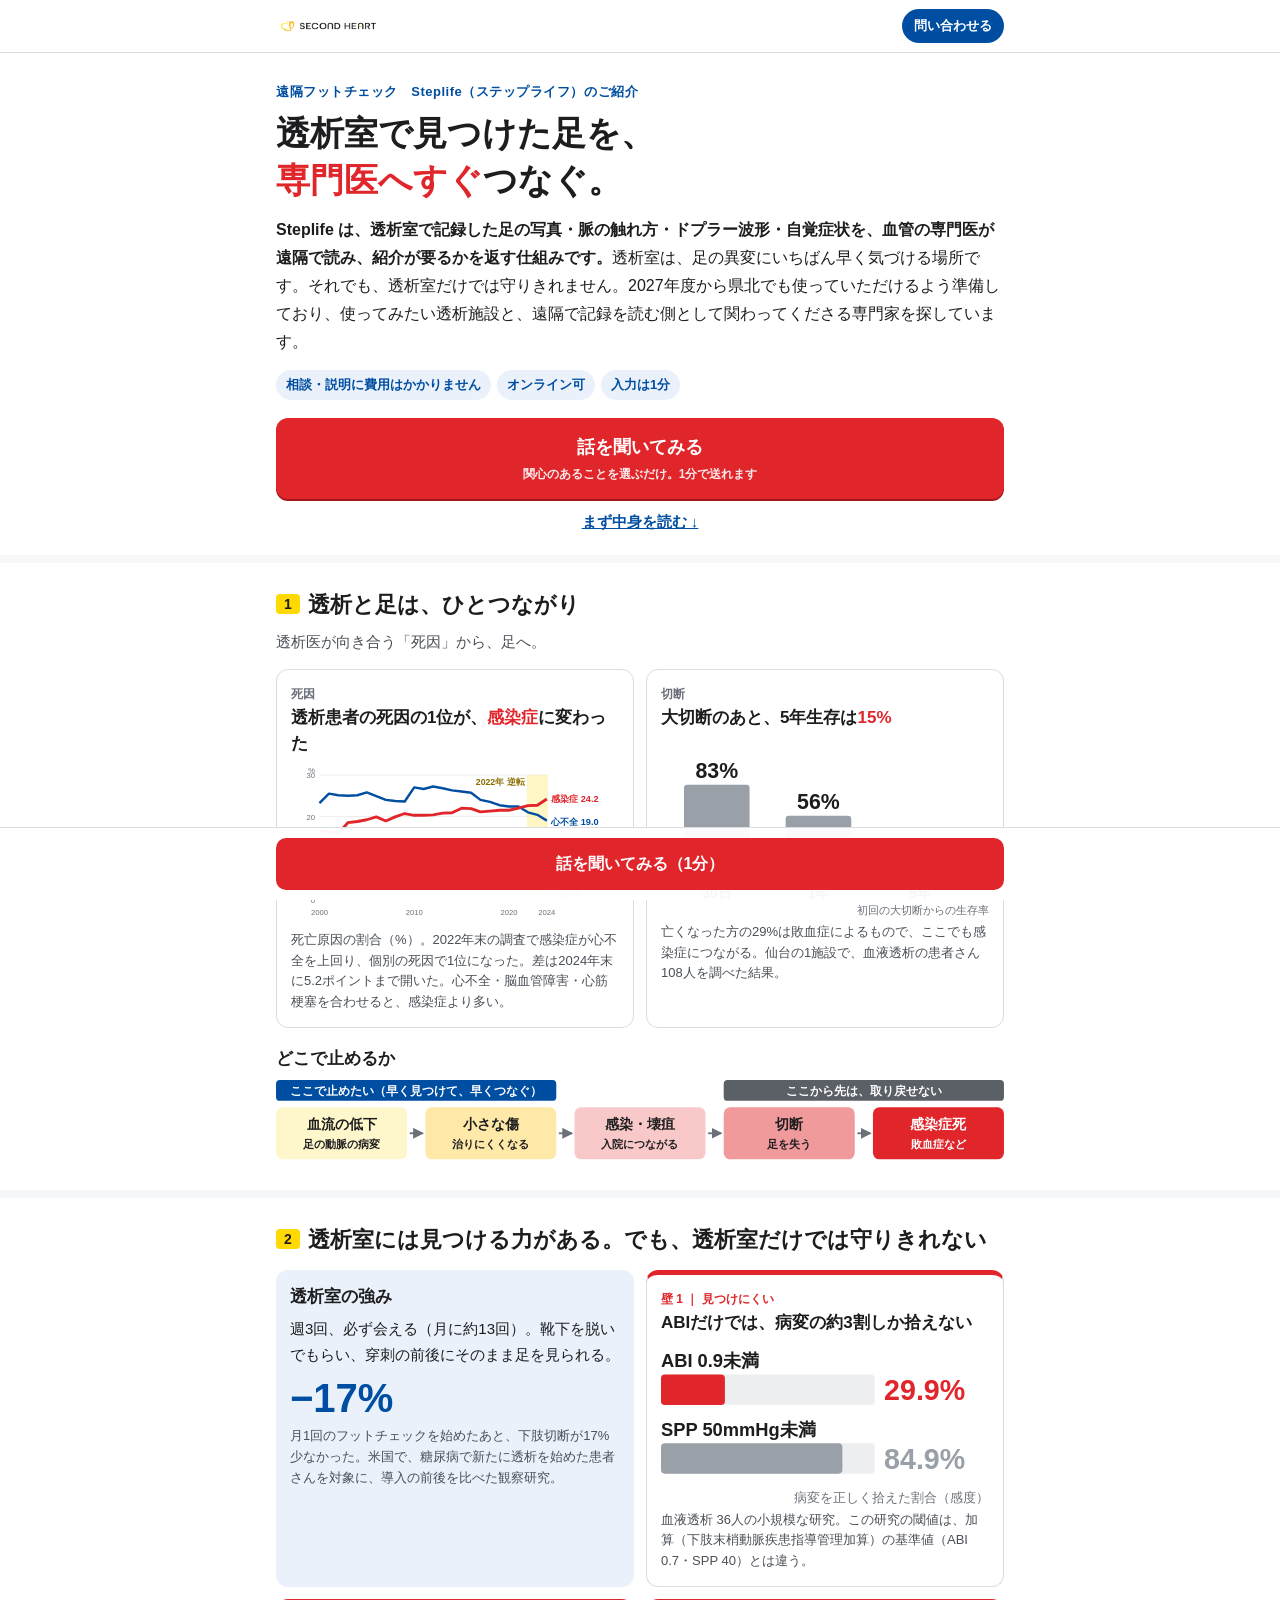
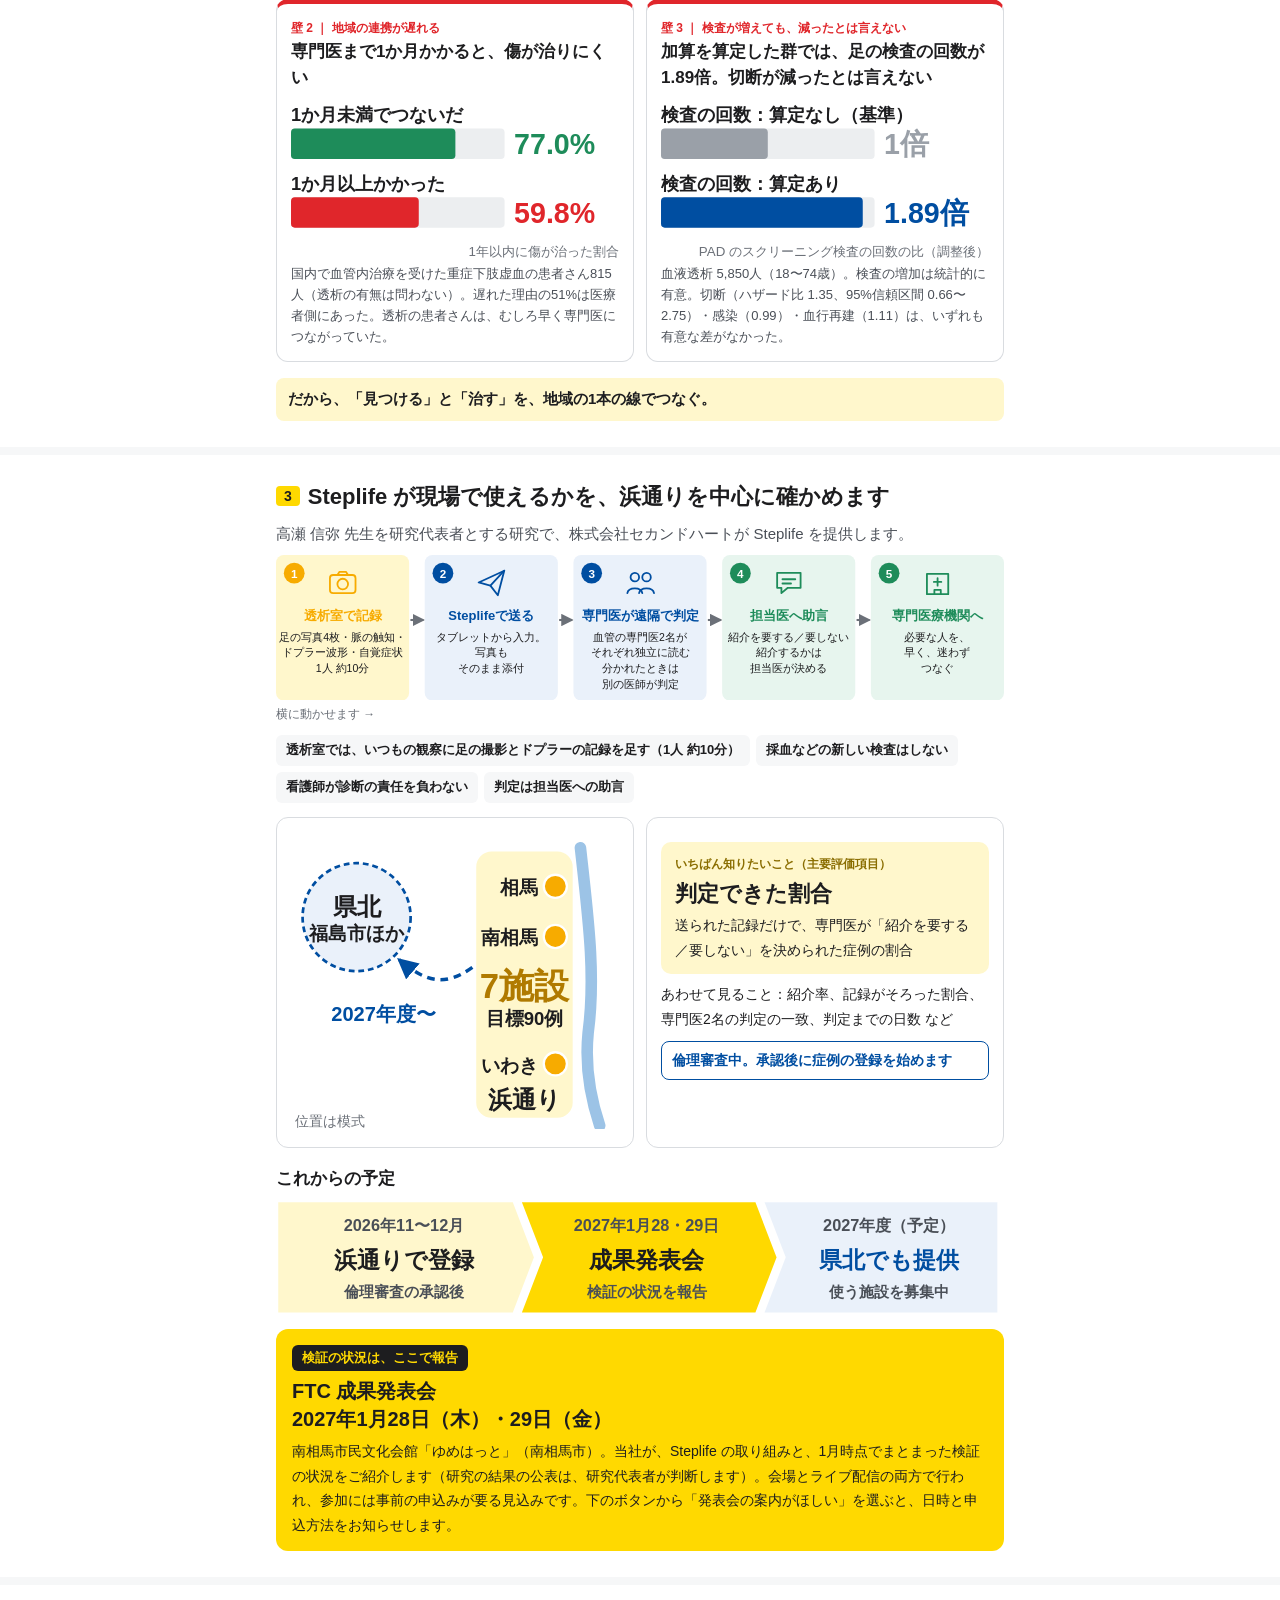
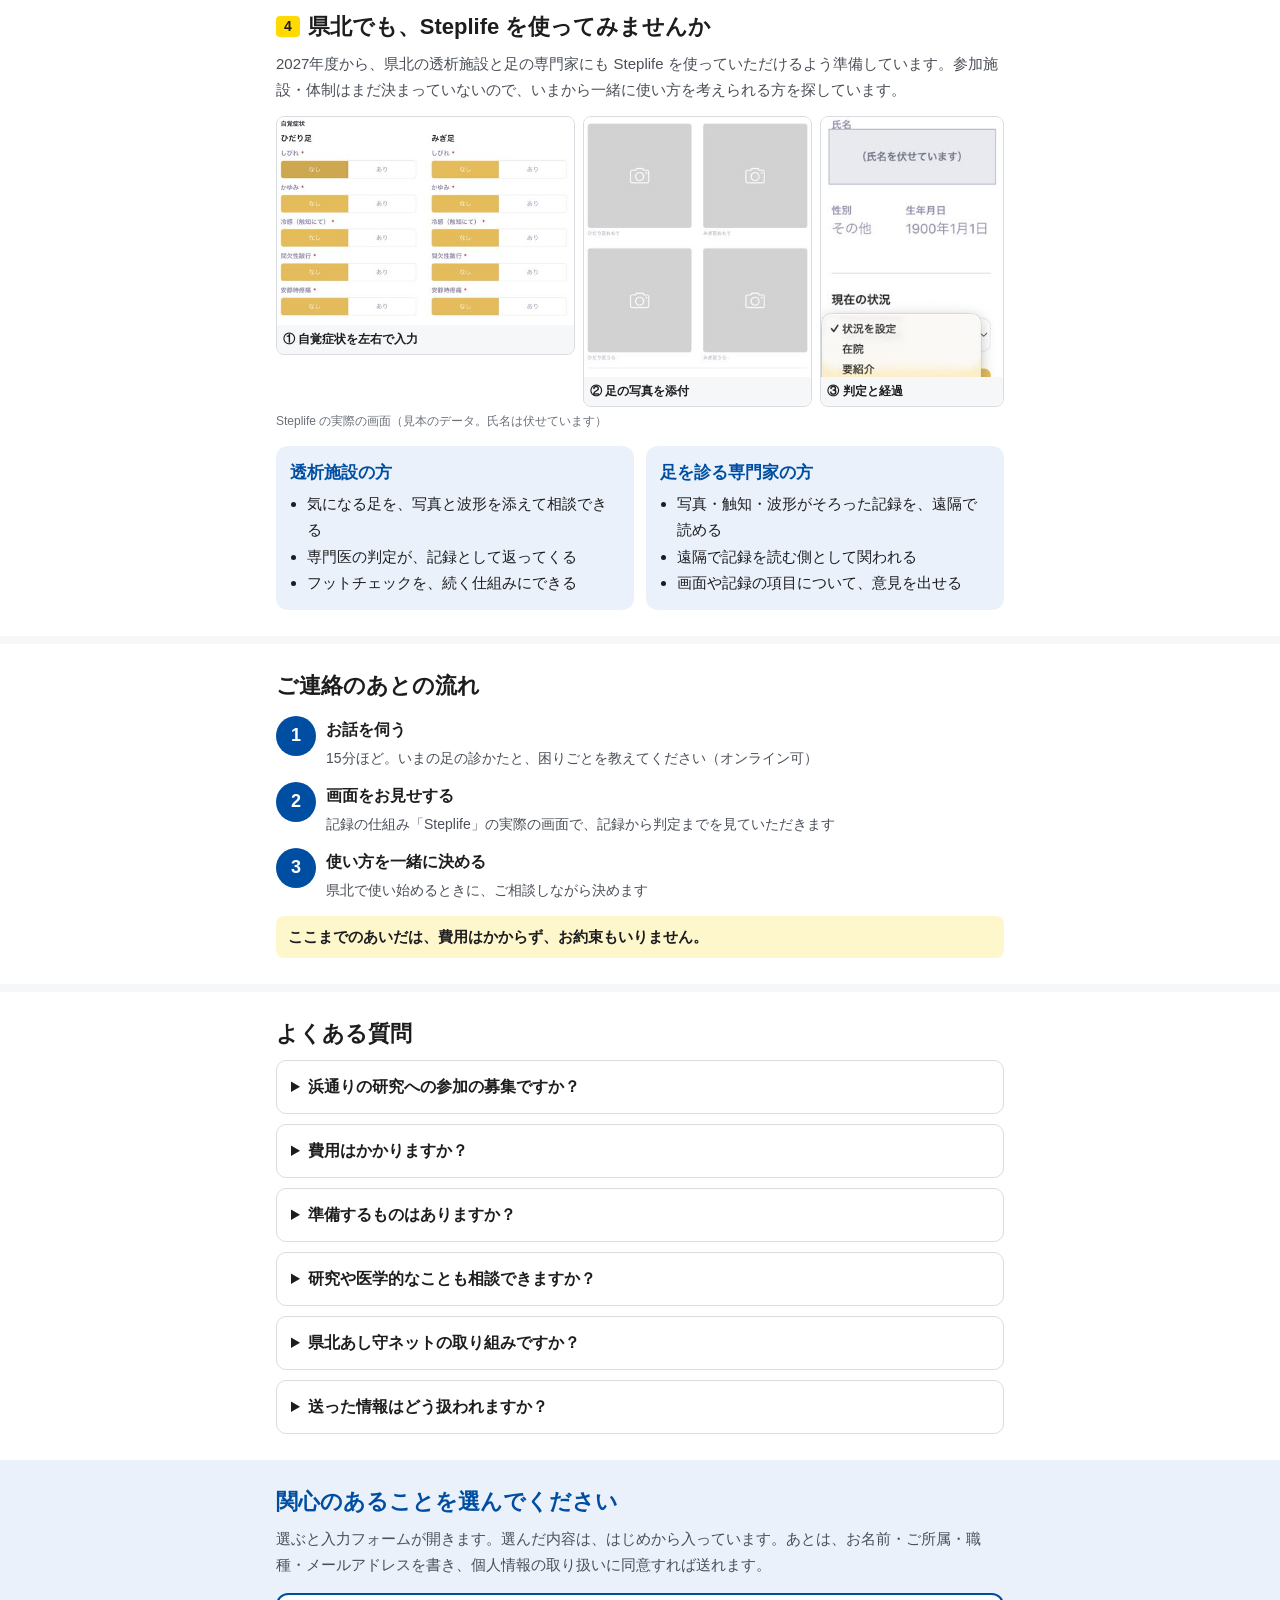
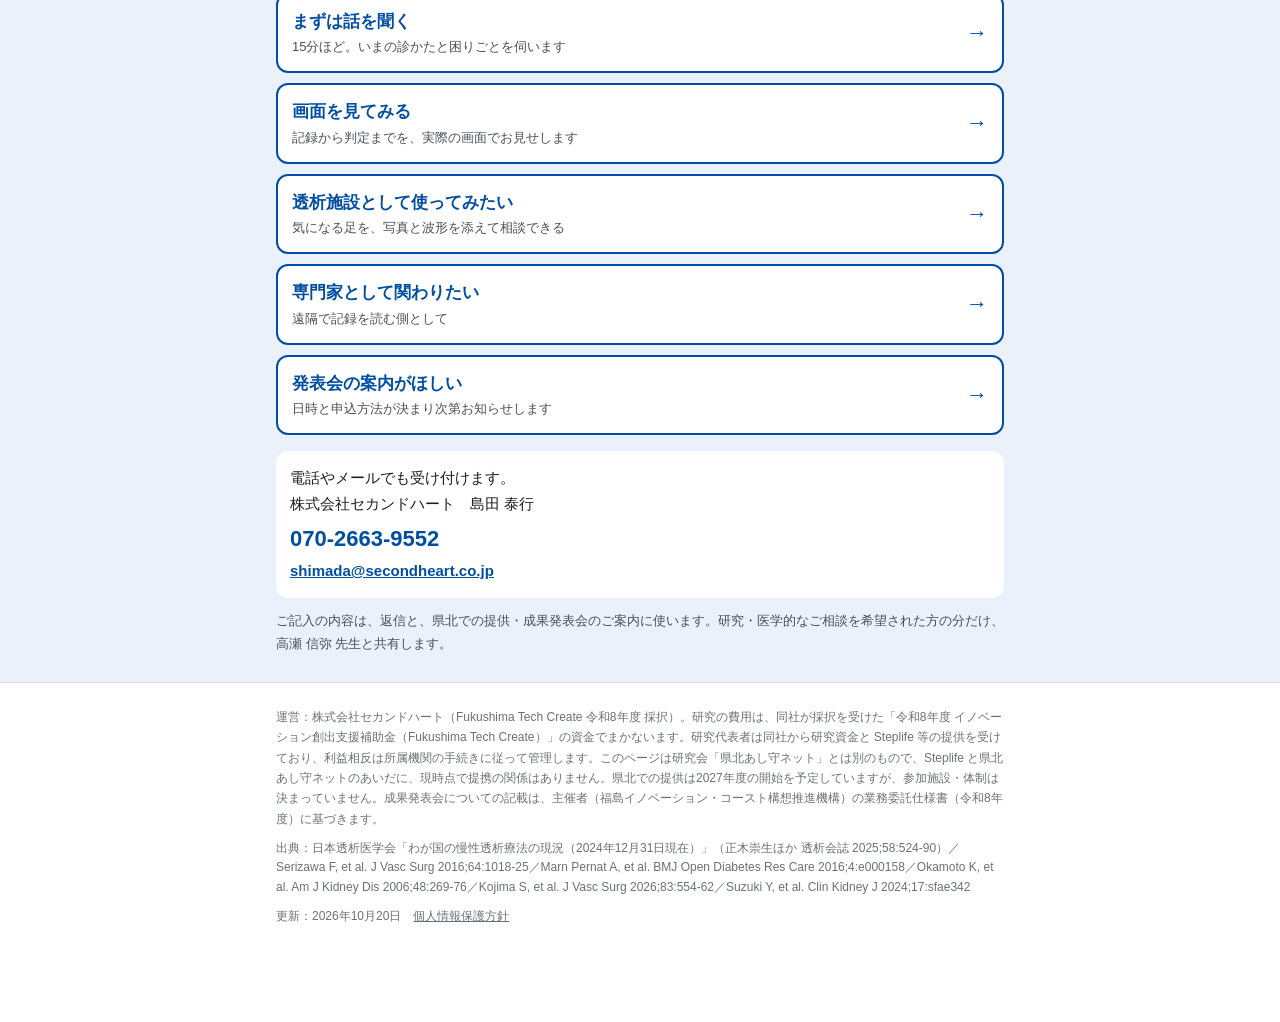
==== commit e1952fe9: "スマホのファーストビューの左右の余白を、ほかの段（16px）とそろえる Co-Authored-By: Claude Opus 5.5 <noreply@anthropic.com>" ====
--- a/ftc/index.html
+++ b/ftc/index.html
@@ -18,9 +18,9 @@
 header .wrap { display: flex; justify-content: space-between; align-items: center; height: 52px; }
 header img { height: 20px; }
 header a.hcta { font-size: 13px; font-weight: 800; color: #fff; background: var(--blue); padding: 6px 12px; border-radius: 999px; text-decoration: none; }
-.thanks { display: none; background: var(--yel-s); font-size: 13px; font-weight: 700; padding: 8px 0; text-align: center; }
+.thanks { display: none; background: var(--yel-s); font-size: 13px; font-weight: 700; padding: 8px 16px; text-align: center; }
 .thanks.on { display: block; }
-.hero { padding: 28px 0 20px; }
+.hero { padding-top: 28px; padding-bottom: 20px; }   /* 左右は .wrap の 16px を使う（以前は 0 で上書きしていた） */
 .hero .kicker { font-size: 13px; font-weight: 800; color: var(--blue); letter-spacing: .04em; }
 .hero h1 { font-size: 28px; line-height: 1.38; font-weight: 800; margin-top: 6px; }
 .hero h1 em { font-style: normal; color: var(--red); }
